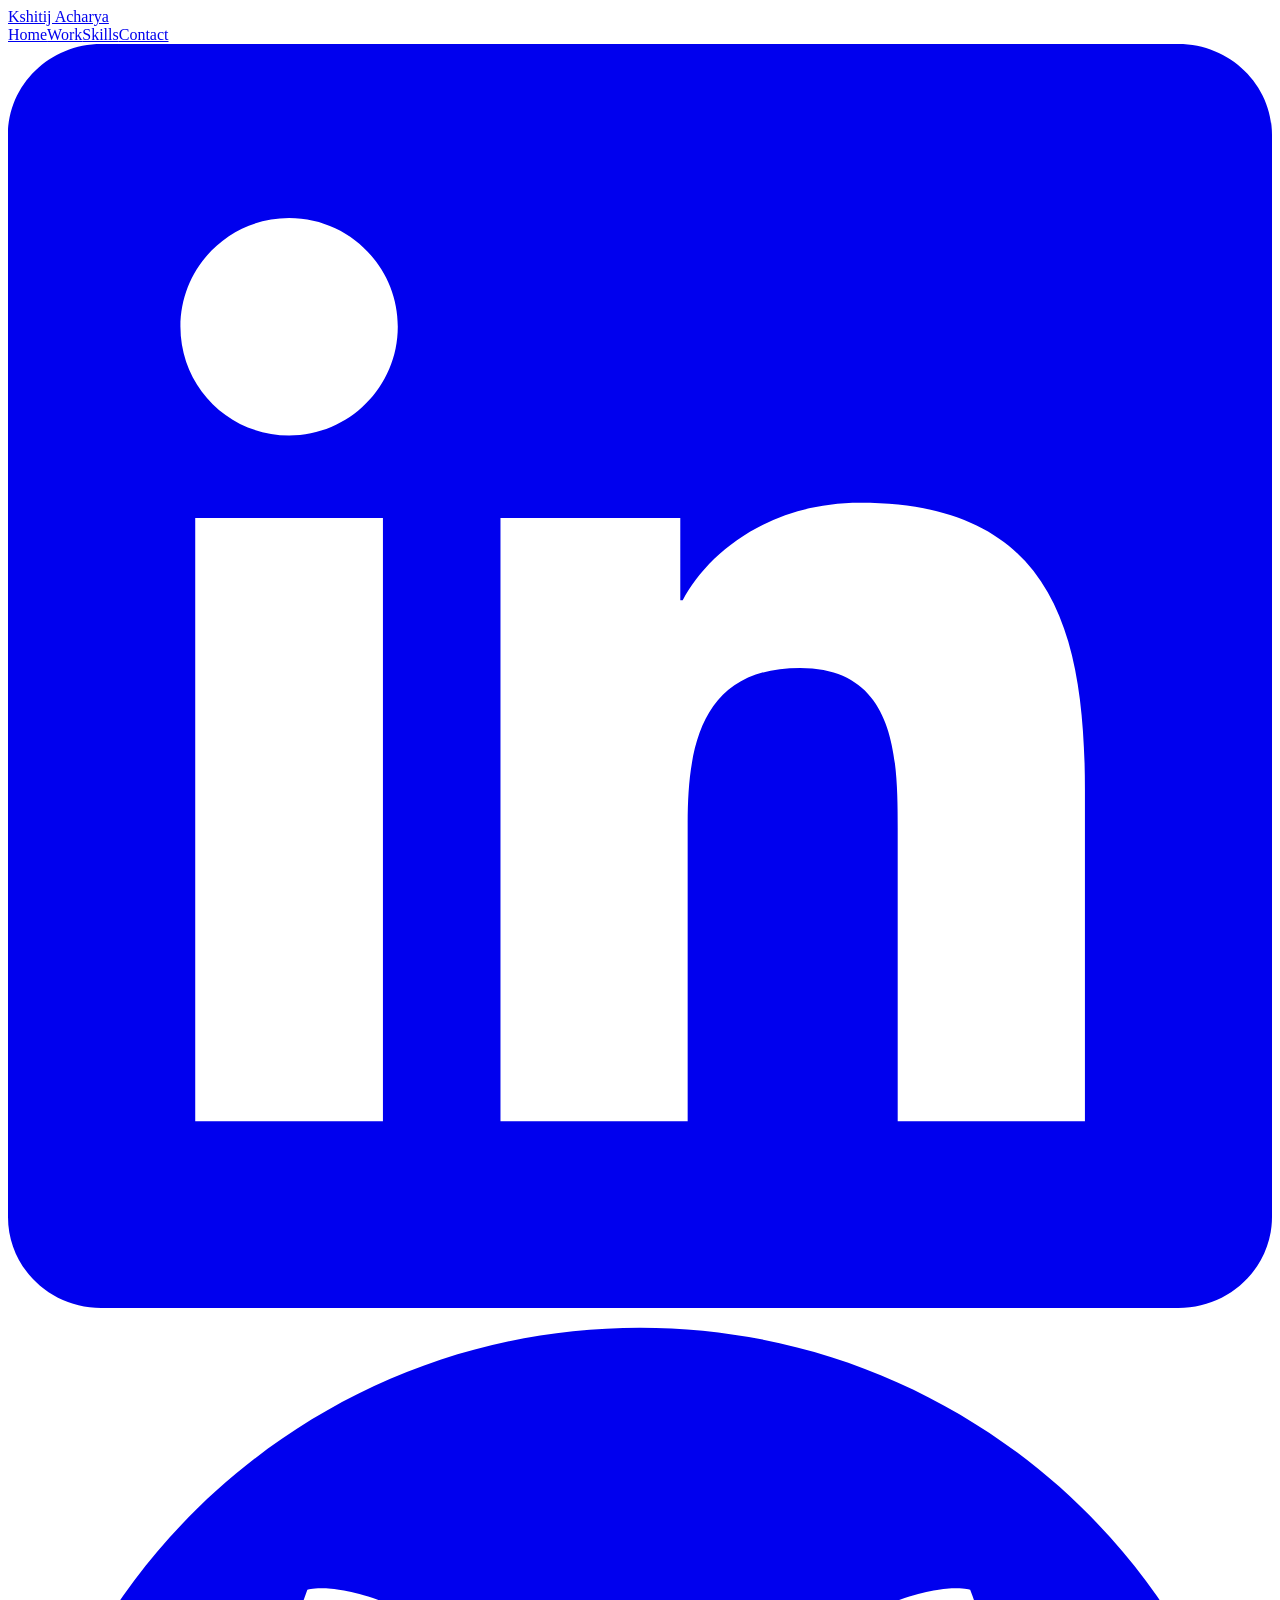
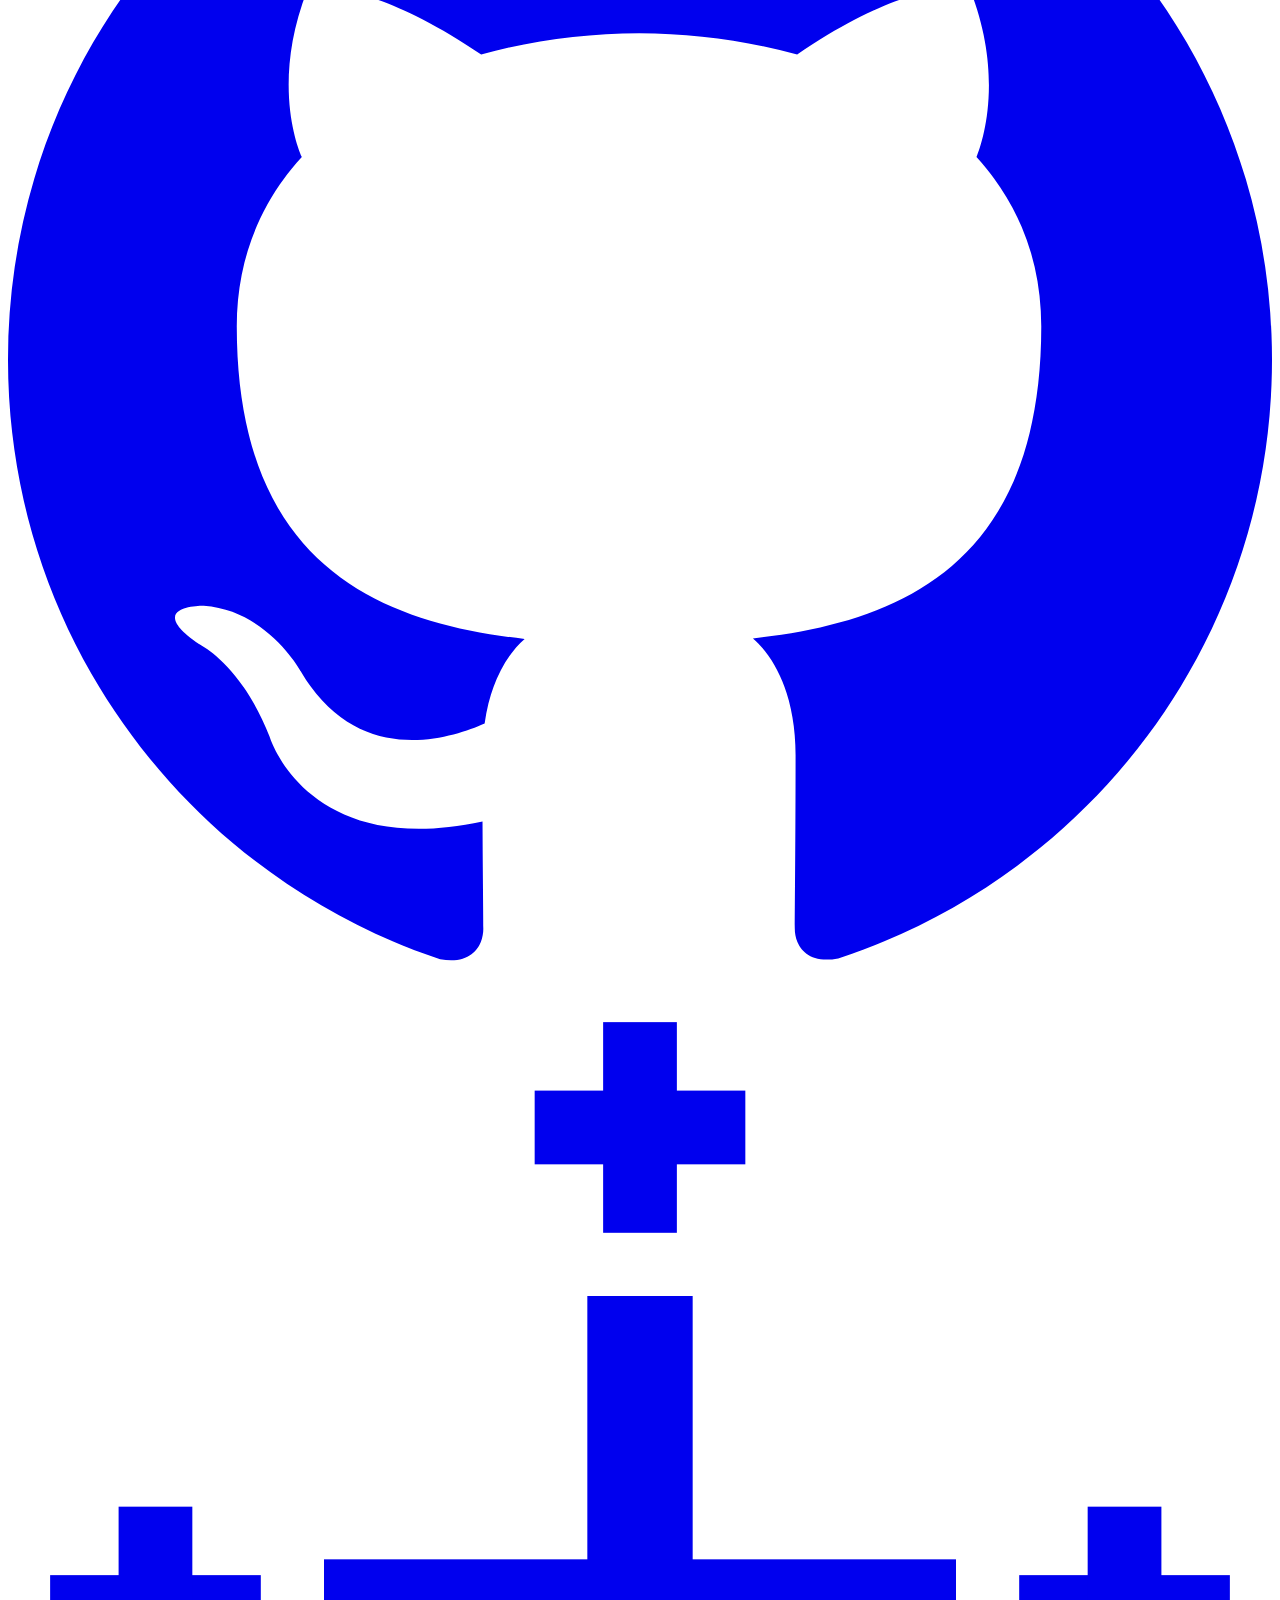
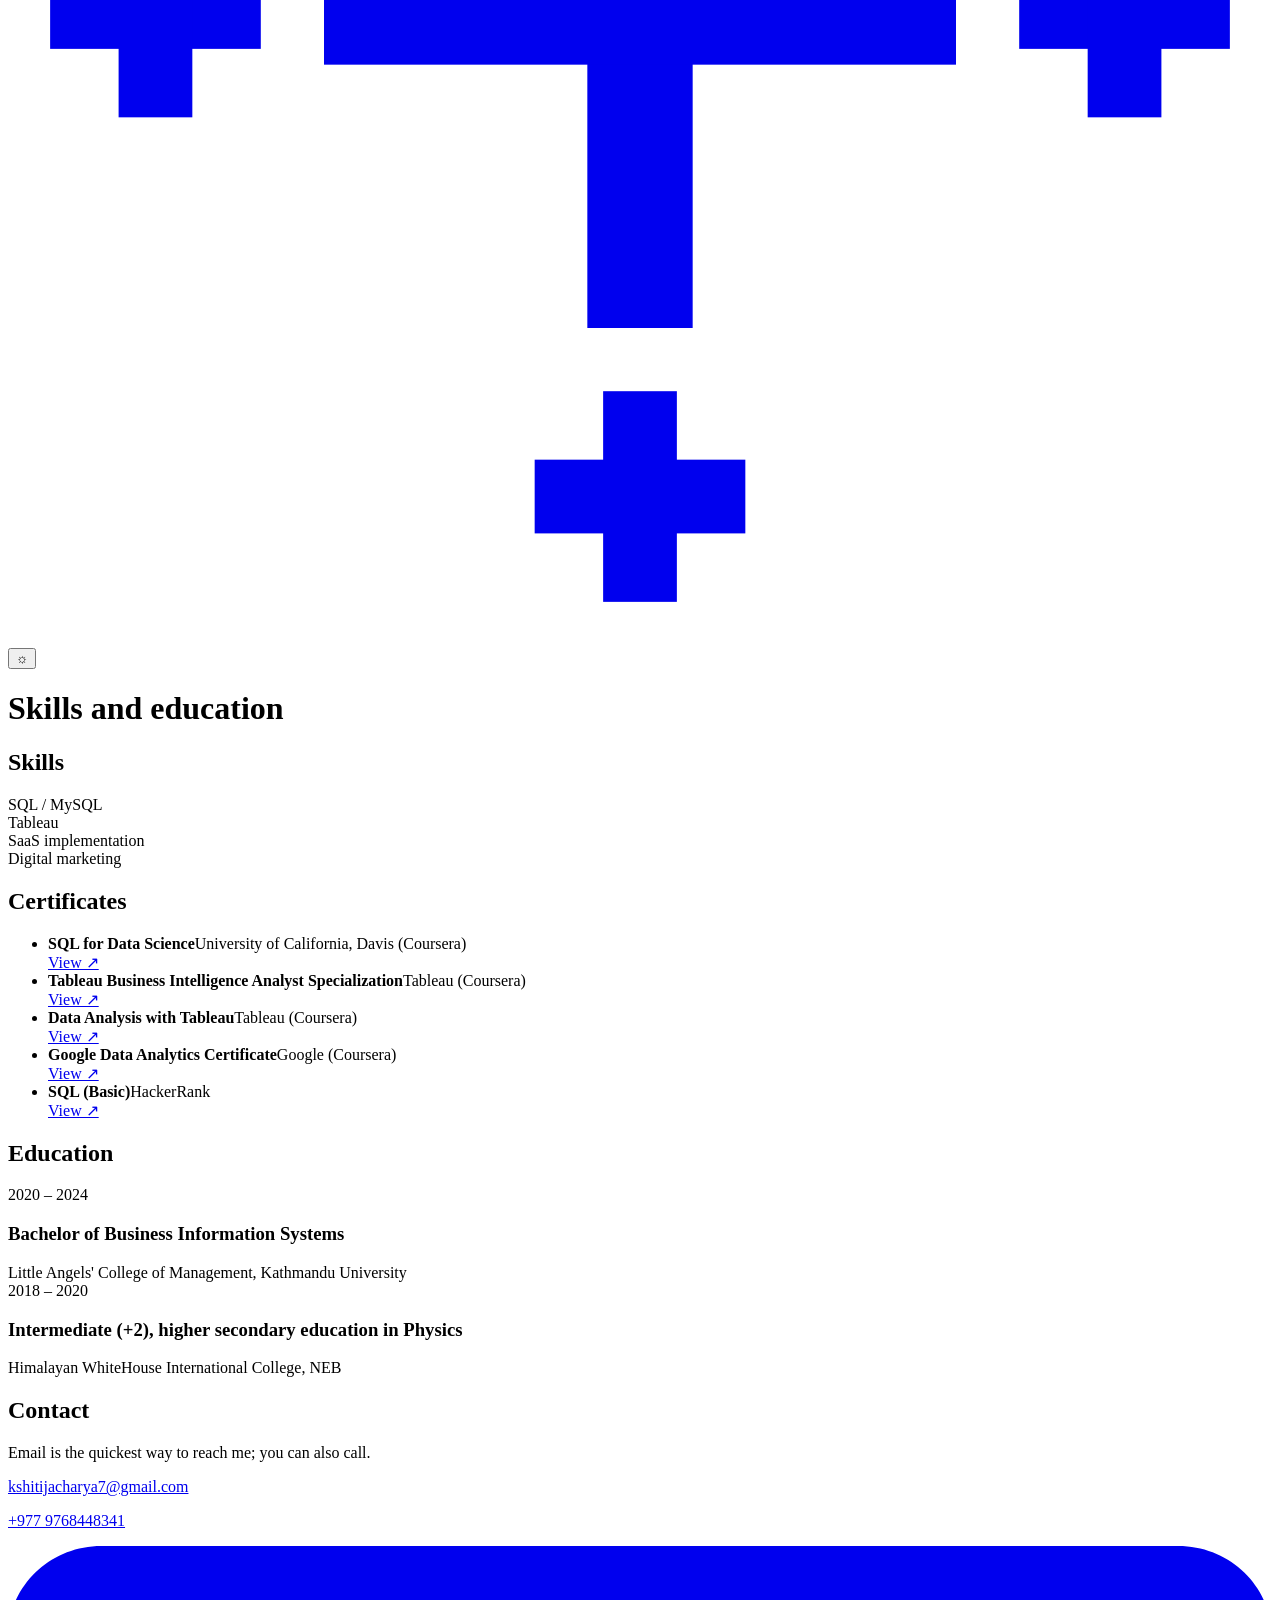
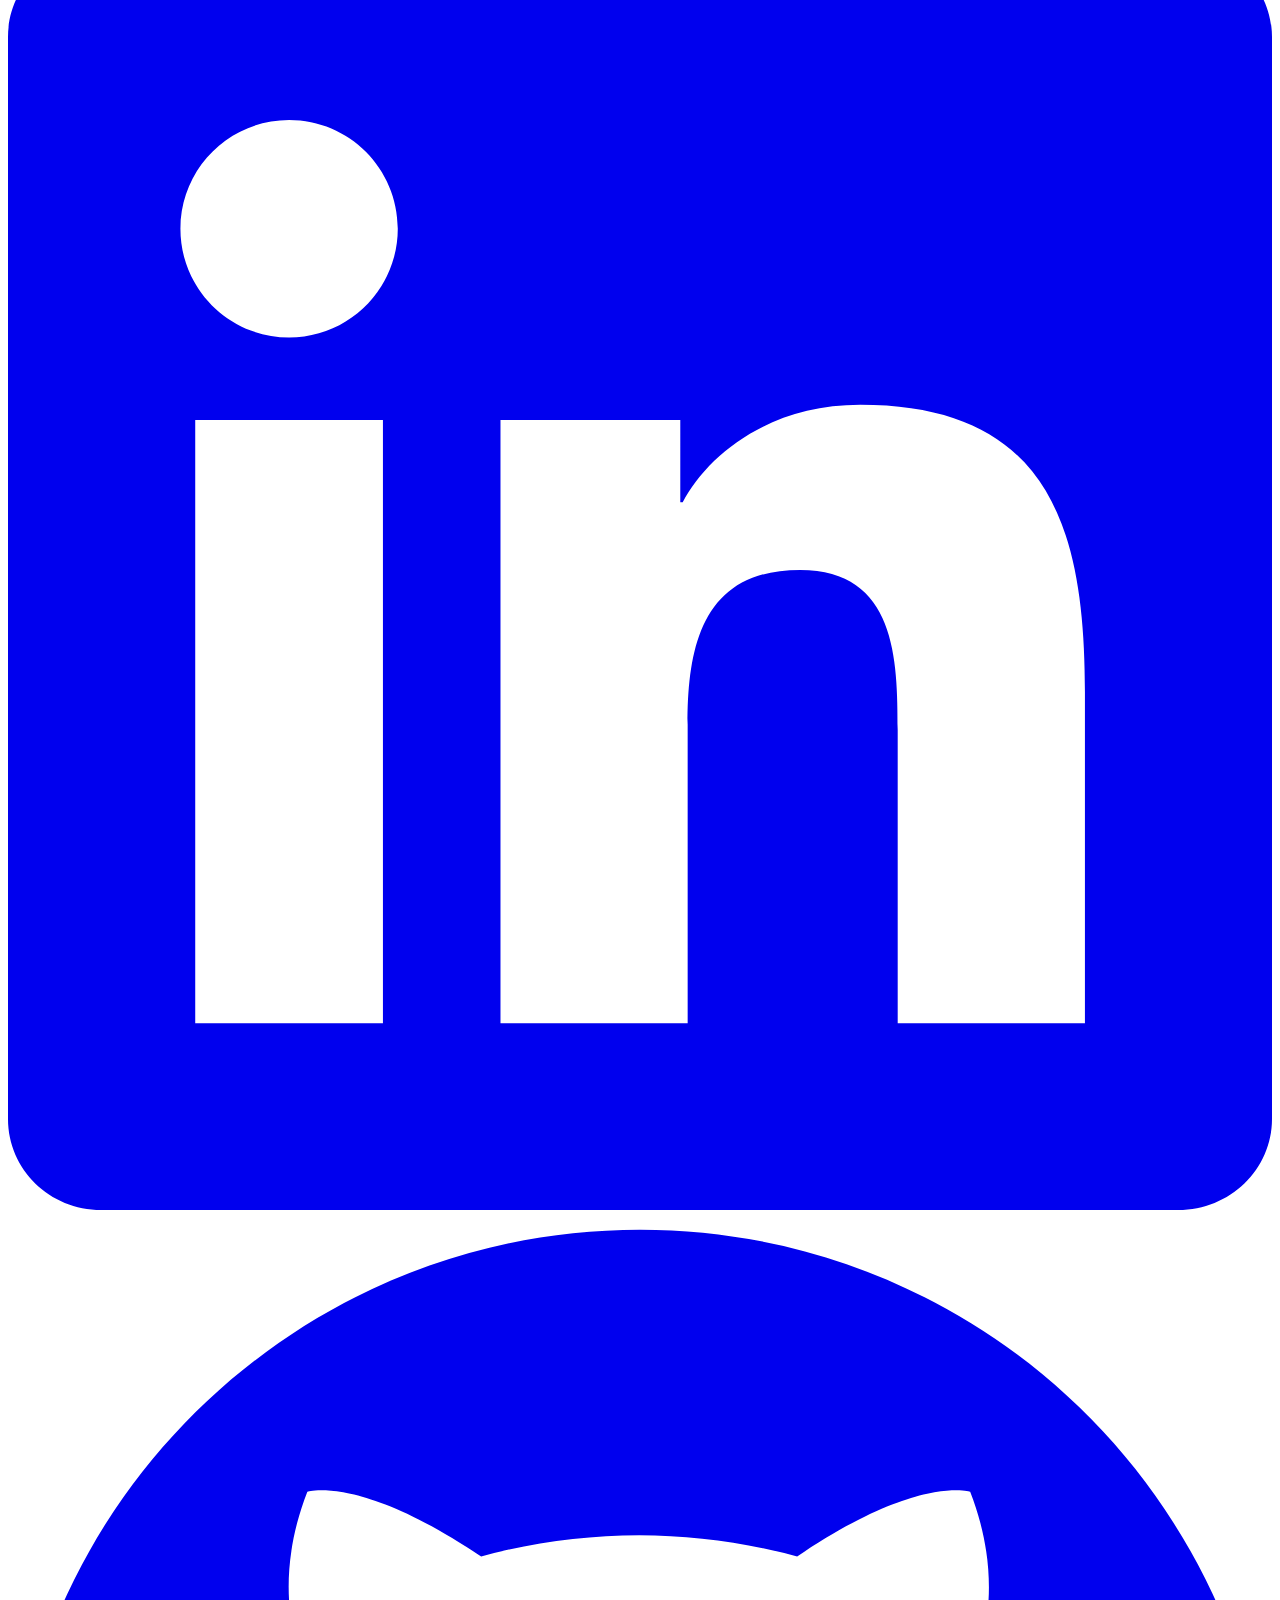
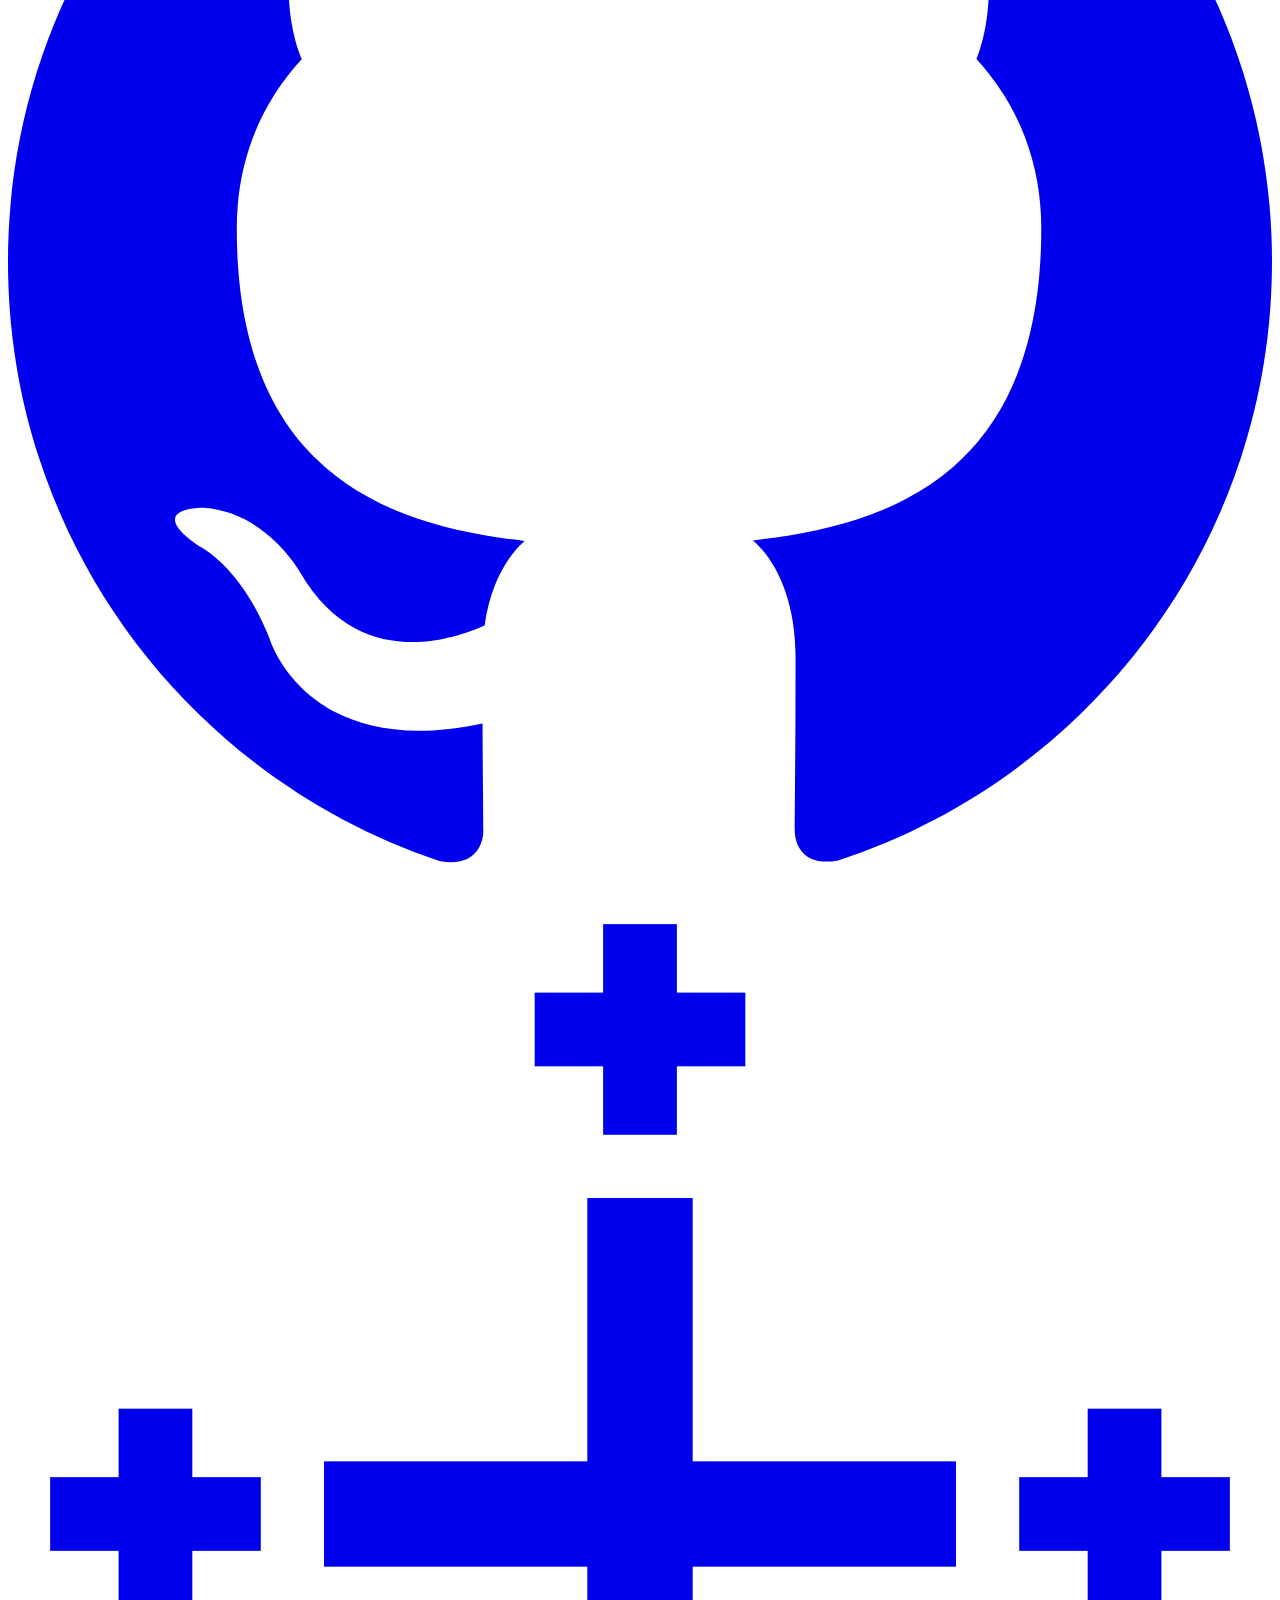
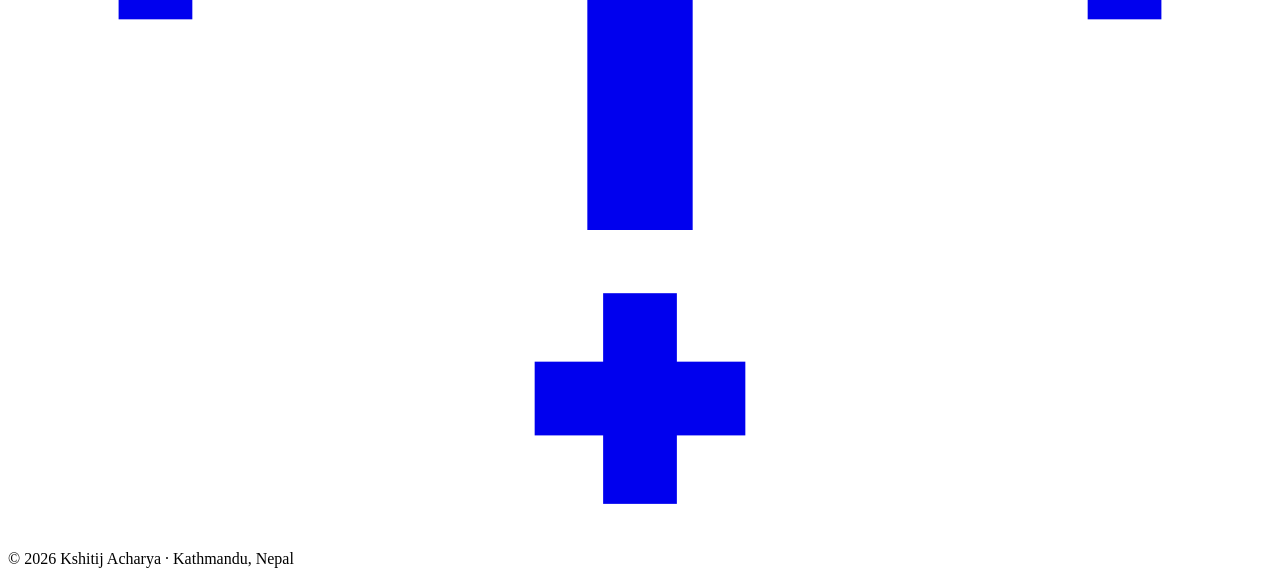
==== skills.html @ 0fb31459 "Add files via upload" ====
<!DOCTYPE html>
<html lang="en">
<head>
<meta charset="UTF-8">
<meta name="viewport" content="width=device-width, initial-scale=1.0">
<title>Skills and education – Kshitij Acharya</title>
<meta name="description" content="Skills, certificates and education of Kshitij Acharya.">
<link rel="preconnect" href="https://fonts.googleapis.com"><link rel="preconnect" href="https://fonts.gstatic.com" crossorigin>
<link href="https://fonts.googleapis.com/css2?family=Instrument+Sans:wght@400;500;600&family=Newsreader:opsz,wght@6..72,400..600&display=swap" rel="stylesheet">
<link rel="stylesheet" href="css/style.css">
<script src="js/main.js"></script>
</head>
<body>
<header class="top"><div class="wrap nav"><a class="logo" href="index.html">Kshitij Acharya</a>
<nav class="links" aria-label="Main"><a href="index.html">Home</a><a href="work.html">Work</a><a href="skills.html" class="active" aria-current="page">Skills</a><a href="index.html#contact">Contact</a></nav>
<div class="nav-right"><a class="ico" href="https://www.linkedin.com/in/kshitij-acharya-22594b213" target="_blank" rel="noopener" aria-label="LinkedIn" title="LinkedIn"><svg viewBox="0 0 24 24" fill="currentColor" aria-hidden="true"><path d="M20.447 20.452h-3.554v-5.569c0-1.328-.027-3.037-1.852-3.037-1.853 0-2.136 1.445-2.136 2.939v5.667H9.351V9h3.414v1.561h.046c.477-.9 1.637-1.85 3.37-1.85 3.601 0 4.267 2.37 4.267 5.455v6.286zM5.337 7.433c-1.144 0-2.063-.926-2.063-2.065 0-1.138.92-2.063 2.063-2.063 1.14 0 2.064.925 2.064 2.063 0 1.139-.925 2.065-2.064 2.065zm1.782 13.019H3.555V9h3.564v11.452zM22.225 0H1.771C.792 0 0 .774 0 1.729v20.542C0 23.227.792 24 1.771 24h20.451C23.2 24 24 23.227 24 22.271V1.729C24 .774 23.2 0 22.222 0h.003z"/></svg></a><a class="ico" href="https://github.com/KshitijAnalyzes" target="_blank" rel="noopener" aria-label="GitHub" title="GitHub"><svg viewBox="0 0 24 24" fill="currentColor" aria-hidden="true"><path d="M12 .297c-6.63 0-12 5.373-12 12 0 5.303 3.438 9.8 8.205 11.385.6.113.82-.258.82-.577 0-.285-.01-1.04-.015-2.04-3.338.724-4.042-1.61-4.042-1.61C4.422 18.07 3.633 17.7 3.633 17.7c-1.087-.744.084-.729.084-.729 1.205.084 1.838 1.236 1.838 1.236 1.07 1.835 2.809 1.305 3.495.998.108-.776.417-1.305.76-1.605-2.665-.3-5.466-1.332-5.466-5.93 0-1.31.465-2.38 1.235-3.22-.135-.303-.54-1.523.105-3.176 0 0 1.005-.322 3.3 1.23.96-.267 1.98-.399 3-.405 1.02.006 2.04.138 3 .405 2.28-1.552 3.285-1.23 3.285-1.23.645 1.653.24 2.873.12 3.176.765.84 1.23 1.91 1.23 3.22 0 4.61-2.805 5.625-5.475 5.92.42.36.81 1.096.81 2.22 0 1.606-.015 2.896-.015 3.286 0 .315.21.69.825.57C20.565 22.092 24 17.592 24 12.297c0-6.627-5.373-12-12-12"/></svg></a><a class="ico" href="https://prod-in-a.online.tableau.com/#/site/xetizback19-fc1deaee5d/projects/1202654?:origin=card_share_link" target="_blank" rel="noopener" aria-label="Tableau" title="Tableau"><svg viewBox="0 0 24 24" fill="currentColor" aria-hidden="true"><rect x="11" y="6" width="2" height="12"/><rect x="6" y="11" width="12" height="2"/><rect x="11.3" y="0.8" width="1.4" height="4"/><rect x="10" y="2.1" width="4" height="1.4"/><rect x="11.3" y="19.2" width="1.4" height="4"/><rect x="10" y="20.5" width="4" height="1.4"/><rect x="0.8" y="11.3" width="4" height="1.4"/><rect x="2.1" y="10" width="1.4" height="4"/><rect x="19.2" y="11.3" width="4" height="1.4"/><rect x="20.5" y="10" width="1.4" height="4"/></svg></a><button class="toggle" id="theme" aria-label="Switch light or dark theme">☼</button></div></div></header>
<main class="wrap">
<div class="pagehead"><h1>Skills and education</h1></div>
<section class="block"><h2>Skills</h2>
<div class="bars"><div><label>SQL / MySQL</label><div class="track" role="img" aria-label="SQL / MySQL"><i style="--w:75%"></i></div></div><div><label>Tableau</label><div class="track" role="img" aria-label="Tableau"><i style="--w:55%"></i></div></div><div><label>SaaS implementation</label><div class="track" role="img" aria-label="SaaS implementation"><i style="--w:55%"></i></div></div><div><label>Digital marketing</label><div class="track" role="img" aria-label="Digital marketing"><i style="--w:25%"></i></div></div></div></section>
<section class="block"><h2>Certificates</h2>
<ul class="certs"><li><div><strong>SQL for Data Science</strong><span class="by">University of California, Davis (Coursera)</span></div><a class="arrow" href="https://www.coursera.org/account/accomplishments/verify/Y52D6JV6VSNW" target="_blank" rel="noopener">View ↗</a></li><li><div><strong>Tableau Business Intelligence Analyst Specialization</strong><span class="by">Tableau (Coursera)</span></div><a class="arrow" href="https://www.coursera.org/account/accomplishments/specialization/QRMCPRL7B0D0" target="_blank" rel="noopener">View ↗</a></li><li><div><strong>Data Analysis with Tableau</strong><span class="by">Tableau (Coursera)</span></div><a class="arrow" href="https://www.coursera.org/account/accomplishments/verify/0QIUK9N5QV17" target="_blank" rel="noopener">View ↗</a></li><li><div><strong>Google Data Analytics Certificate</strong><span class="by">Google (Coursera)</span></div><a class="arrow" href="https://www.coursera.org/account/accomplishments/verify/0QRGP5L8FENV" target="_blank" rel="noopener">View ↗</a></li><li><div><strong>SQL (Basic)</strong><span class="by">HackerRank</span></div><a class="arrow" href="https://www.hackerrank.com/certificates/7b1a23ec1339" target="_blank" rel="noopener">View ↗</a></li></ul></section>
<section class="block"><h2>Education</h2>
<div class="row"><div class="when">2020 – 2024</div><div><h3>Bachelor of Business Information Systems</h3><div class="org">Little Angels' College of Management, Kathmandu University</div></div></div>
<div class="row"><div class="when">2018 – 2020</div><div><h3>Intermediate (+2), higher secondary education in Physics</h3><div class="org">Himalayan WhiteHouse International College, NEB</div></div></div>
</section>
</main>
<footer id="contact"><div class="wrap"><h2>Contact</h2><p class="muted">Email is the quickest way to reach me; you can also call.</p>
<a class="mail" href="mailto:kshitijacharya7@gmail.com">kshitijacharya7@gmail.com</a>
<p class="phone"><a href="tel:+9779768448341">+977 9768448341</a></p>
<div class="foot-icons"><a class="ico" href="https://www.linkedin.com/in/kshitij-acharya-22594b213" target="_blank" rel="noopener" aria-label="LinkedIn" title="LinkedIn"><svg viewBox="0 0 24 24" fill="currentColor" aria-hidden="true"><path d="M20.447 20.452h-3.554v-5.569c0-1.328-.027-3.037-1.852-3.037-1.853 0-2.136 1.445-2.136 2.939v5.667H9.351V9h3.414v1.561h.046c.477-.9 1.637-1.85 3.37-1.85 3.601 0 4.267 2.37 4.267 5.455v6.286zM5.337 7.433c-1.144 0-2.063-.926-2.063-2.065 0-1.138.92-2.063 2.063-2.063 1.14 0 2.064.925 2.064 2.063 0 1.139-.925 2.065-2.064 2.065zm1.782 13.019H3.555V9h3.564v11.452zM22.225 0H1.771C.792 0 0 .774 0 1.729v20.542C0 23.227.792 24 1.771 24h20.451C23.2 24 24 23.227 24 22.271V1.729C24 .774 23.2 0 22.222 0h.003z"/></svg></a><a class="ico" href="https://github.com/KshitijAnalyzes" target="_blank" rel="noopener" aria-label="GitHub" title="GitHub"><svg viewBox="0 0 24 24" fill="currentColor" aria-hidden="true"><path d="M12 .297c-6.63 0-12 5.373-12 12 0 5.303 3.438 9.8 8.205 11.385.6.113.82-.258.82-.577 0-.285-.01-1.04-.015-2.04-3.338.724-4.042-1.61-4.042-1.61C4.422 18.07 3.633 17.7 3.633 17.7c-1.087-.744.084-.729.084-.729 1.205.084 1.838 1.236 1.838 1.236 1.07 1.835 2.809 1.305 3.495.998.108-.776.417-1.305.76-1.605-2.665-.3-5.466-1.332-5.466-5.93 0-1.31.465-2.38 1.235-3.22-.135-.303-.54-1.523.105-3.176 0 0 1.005-.322 3.3 1.23.96-.267 1.98-.399 3-.405 1.02.006 2.04.138 3 .405 2.28-1.552 3.285-1.23 3.285-1.23.645 1.653.24 2.873.12 3.176.765.84 1.23 1.91 1.23 3.22 0 4.61-2.805 5.625-5.475 5.92.42.36.81 1.096.81 2.22 0 1.606-.015 2.896-.015 3.286 0 .315.21.69.825.57C20.565 22.092 24 17.592 24 12.297c0-6.627-5.373-12-12-12"/></svg></a><a class="ico" href="https://prod-in-a.online.tableau.com/#/site/xetizback19-fc1deaee5d/projects/1202654?:origin=card_share_link" target="_blank" rel="noopener" aria-label="Tableau" title="Tableau"><svg viewBox="0 0 24 24" fill="currentColor" aria-hidden="true"><rect x="11" y="6" width="2" height="12"/><rect x="6" y="11" width="12" height="2"/><rect x="11.3" y="0.8" width="1.4" height="4"/><rect x="10" y="2.1" width="4" height="1.4"/><rect x="11.3" y="19.2" width="1.4" height="4"/><rect x="10" y="20.5" width="4" height="1.4"/><rect x="0.8" y="11.3" width="4" height="1.4"/><rect x="2.1" y="10" width="1.4" height="4"/><rect x="19.2" y="11.3" width="4" height="1.4"/><rect x="20.5" y="10" width="1.4" height="4"/></svg></a></div>
<div class="copy">© 2026 Kshitij Acharya · Kathmandu, Nepal</div></div></footer>
</body></html>
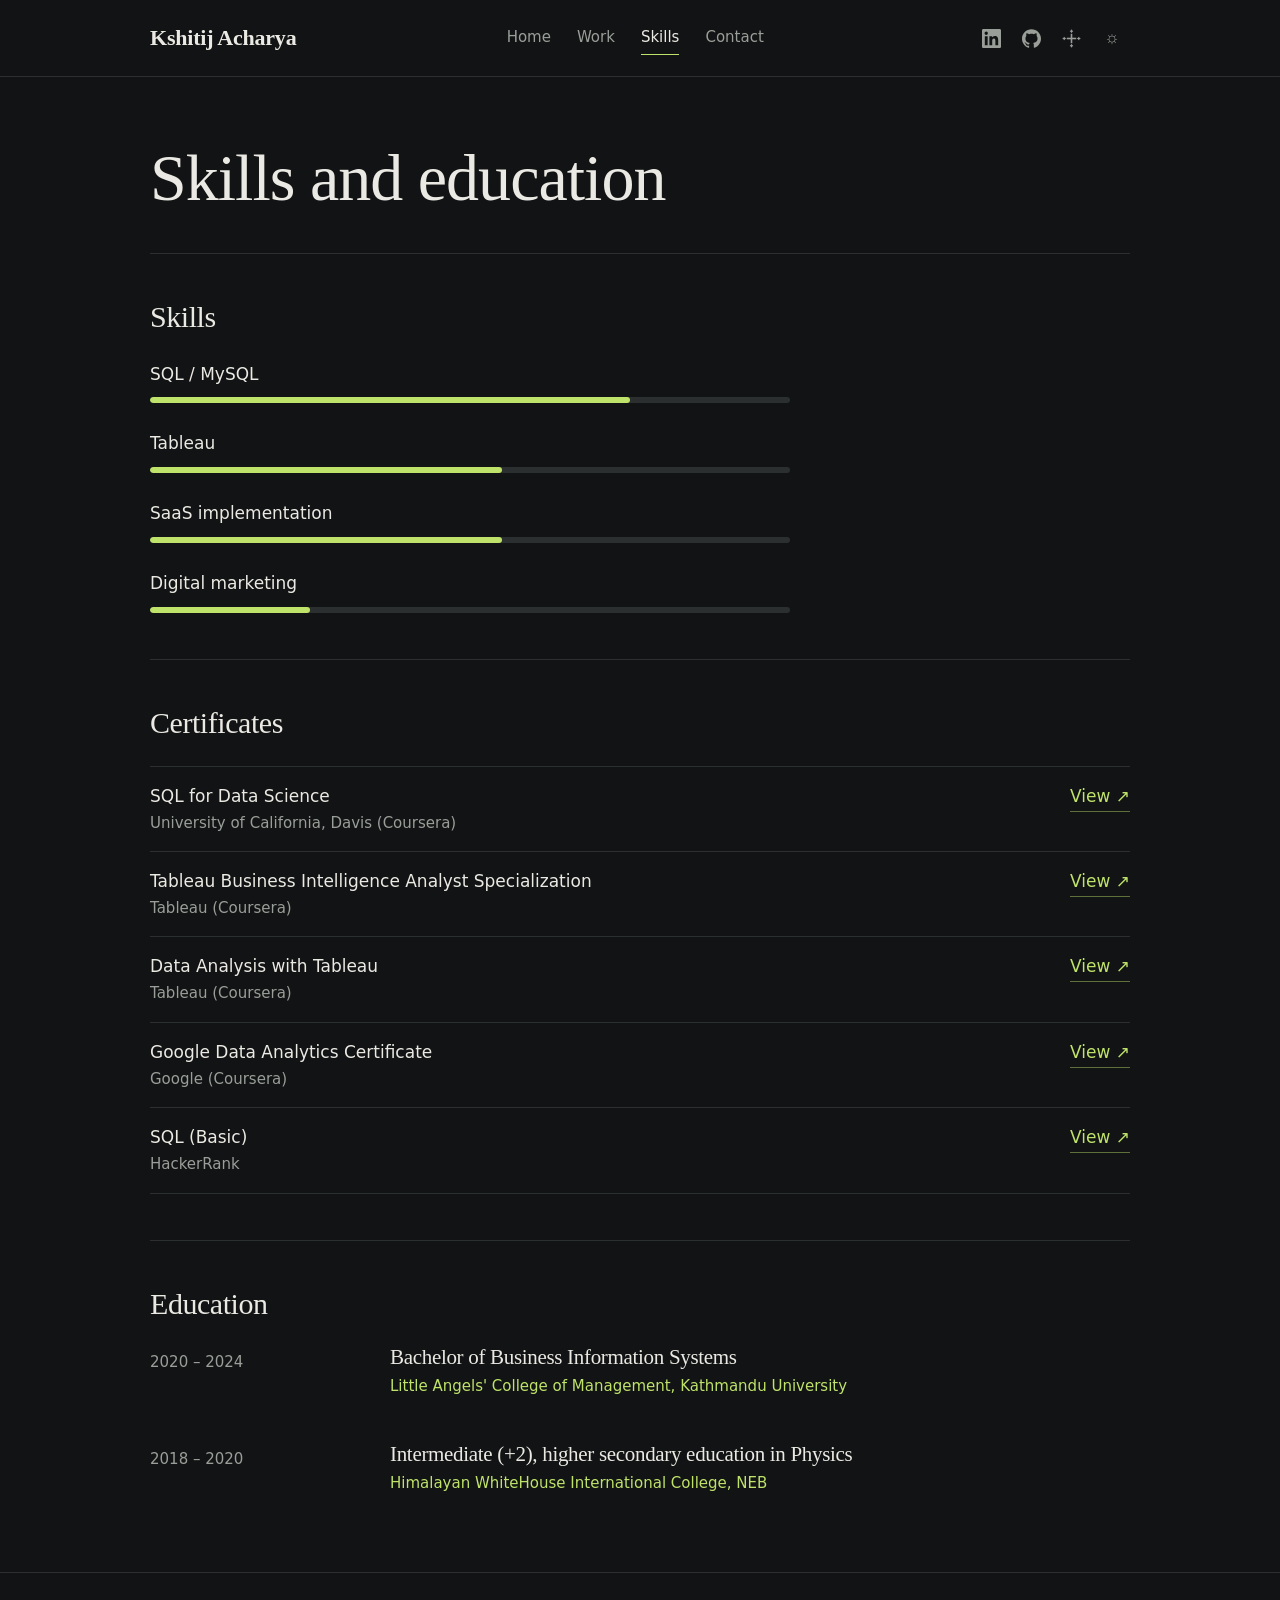
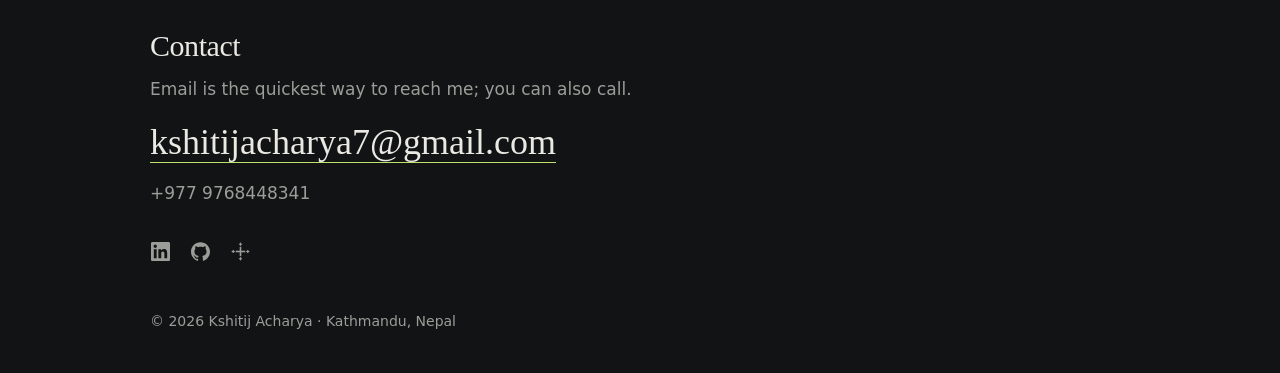
==== commit 68e1f386: "Update skills.html" ====
--- a/skills.html
+++ b/skills.html
@@ -7,8 +7,8 @@
 <meta name="description" content="Skills, certificates and education of Kshitij Acharya.">
 <link rel="preconnect" href="https://fonts.googleapis.com"><link rel="preconnect" href="https://fonts.gstatic.com" crossorigin>
 <link href="https://fonts.googleapis.com/css2?family=Instrument+Sans:wght@400;500;600&family=Newsreader:opsz,wght@6..72,400..600&display=swap" rel="stylesheet">
-<link rel="stylesheet" href="css/style.css">
-<script src="js/main.js"></script>
+<link rel="stylesheet" href="style.css">
+<script src="main.js"></script>
 </head>
 <body>
 <header class="top"><div class="wrap nav"><a class="logo" href="index.html">Kshitij Acharya</a>
@@ -30,4 +30,4 @@
 <p class="phone"><a href="tel:+9779768448341">+977 9768448341</a></p>
 <div class="foot-icons"><a class="ico" href="https://www.linkedin.com/in/kshitij-acharya-22594b213" target="_blank" rel="noopener" aria-label="LinkedIn" title="LinkedIn"><svg viewBox="0 0 24 24" fill="currentColor" aria-hidden="true"><path d="M20.447 20.452h-3.554v-5.569c0-1.328-.027-3.037-1.852-3.037-1.853 0-2.136 1.445-2.136 2.939v5.667H9.351V9h3.414v1.561h.046c.477-.9 1.637-1.85 3.37-1.85 3.601 0 4.267 2.37 4.267 5.455v6.286zM5.337 7.433c-1.144 0-2.063-.926-2.063-2.065 0-1.138.92-2.063 2.063-2.063 1.14 0 2.064.925 2.064 2.063 0 1.139-.925 2.065-2.064 2.065zm1.782 13.019H3.555V9h3.564v11.452zM22.225 0H1.771C.792 0 0 .774 0 1.729v20.542C0 23.227.792 24 1.771 24h20.451C23.2 24 24 23.227 24 22.271V1.729C24 .774 23.2 0 22.222 0h.003z"/></svg></a><a class="ico" href="https://github.com/KshitijAnalyzes" target="_blank" rel="noopener" aria-label="GitHub" title="GitHub"><svg viewBox="0 0 24 24" fill="currentColor" aria-hidden="true"><path d="M12 .297c-6.63 0-12 5.373-12 12 0 5.303 3.438 9.8 8.205 11.385.6.113.82-.258.82-.577 0-.285-.01-1.04-.015-2.04-3.338.724-4.042-1.61-4.042-1.61C4.422 18.07 3.633 17.7 3.633 17.7c-1.087-.744.084-.729.084-.729 1.205.084 1.838 1.236 1.838 1.236 1.07 1.835 2.809 1.305 3.495.998.108-.776.417-1.305.76-1.605-2.665-.3-5.466-1.332-5.466-5.93 0-1.31.465-2.38 1.235-3.22-.135-.303-.54-1.523.105-3.176 0 0 1.005-.322 3.3 1.23.96-.267 1.98-.399 3-.405 1.02.006 2.04.138 3 .405 2.28-1.552 3.285-1.23 3.285-1.23.645 1.653.24 2.873.12 3.176.765.84 1.23 1.91 1.23 3.22 0 4.61-2.805 5.625-5.475 5.92.42.36.81 1.096.81 2.22 0 1.606-.015 2.896-.015 3.286 0 .315.21.69.825.57C20.565 22.092 24 17.592 24 12.297c0-6.627-5.373-12-12-12"/></svg></a><a class="ico" href="https://prod-in-a.online.tableau.com/#/site/xetizback19-fc1deaee5d/projects/1202654?:origin=card_share_link" target="_blank" rel="noopener" aria-label="Tableau" title="Tableau"><svg viewBox="0 0 24 24" fill="currentColor" aria-hidden="true"><rect x="11" y="6" width="2" height="12"/><rect x="6" y="11" width="12" height="2"/><rect x="11.3" y="0.8" width="1.4" height="4"/><rect x="10" y="2.1" width="4" height="1.4"/><rect x="11.3" y="19.2" width="1.4" height="4"/><rect x="10" y="20.5" width="4" height="1.4"/><rect x="0.8" y="11.3" width="4" height="1.4"/><rect x="2.1" y="10" width="1.4" height="4"/><rect x="19.2" y="11.3" width="4" height="1.4"/><rect x="20.5" y="10" width="1.4" height="4"/></svg></a></div>
 <div class="copy">© 2026 Kshitij Acharya · Kathmandu, Nepal</div></div></footer>
-</body></html>+</body></html>
--- a/style.css
+++ b/style.css
@@ -0,0 +1,100 @@
+:root{--bg:#111314;--text:#ebe9e3;--muted:#9a9e98;--line:#2b2f30;--accent:#bfe36a;--max:980px;
+ --serif:"Newsreader",Georgia,"Times New Roman",serif;--sans:"Instrument Sans",system-ui,-apple-system,"Segoe UI",Arial,sans-serif}
+[data-theme="light"]{--bg:#f6f4ef;--text:#1a1b1a;--muted:#5f625d;--line:#dcd9d0;--accent:#4a6a14}
+*{box-sizing:border-box}
+html{scroll-behavior:smooth}
+body{margin:0;background:var(--bg);color:var(--text);font:17px/1.7 var(--sans);-webkit-font-smoothing:antialiased}
+a{color:inherit}
+a:focus-visible,button:focus-visible{outline:2px solid var(--accent);outline-offset:3px}
+.wrap{width:min(var(--max),90%);margin:0 auto}
+
+/* header */
+header.top{border-bottom:1px solid var(--line)}
+.nav{display:flex;align-items:center;justify-content:space-between;gap:20px;flex-wrap:wrap;padding:20px 0}
+.logo{font:600 22px var(--serif);text-decoration:none;letter-spacing:-.01em}
+.links{display:flex;gap:26px;font-size:15px}
+.links a{text-decoration:none;color:var(--muted);padding:4px 0;border-bottom:1px solid transparent}
+.links a:hover{color:var(--text)}
+.links a.active{color:var(--text);border-color:var(--accent)}
+.nav-right{display:flex;align-items:center;gap:4px}
+.ico{display:inline-grid;place-items:center;width:36px;height:36px;color:var(--muted);border-radius:6px}
+.ico:hover{color:var(--accent)}
+.ico svg{width:19px;height:19px;display:block}
+.toggle{border:0;background:none;color:var(--muted);width:36px;height:36px;font-size:17px;cursor:pointer;border-radius:6px}
+.toggle:hover{color:var(--text)}
+
+/* type */
+h1,h2,h3{font-family:var(--serif);font-weight:500;letter-spacing:-.015em;line-height:1.12;margin:0}
+h1{font-size:clamp(40px,6vw,66px)}
+h2{font-size:30px;margin-bottom:26px}
+h3{font-size:21px}
+p{margin:0 0 1em}
+.muted{color:var(--muted)}
+.arrow{color:var(--accent);text-decoration:none;border-bottom:1px solid color-mix(in srgb,var(--accent) 45%,transparent);white-space:nowrap}
+.arrow:hover{border-color:var(--accent)}
+
+/* buttons */
+.buttons{display:flex;gap:12px;flex-wrap:wrap;margin-top:30px}
+.btn{display:inline-block;text-decoration:none;font-weight:600;font-size:15px;padding:11px 20px;border-radius:6px;border:1px solid var(--line)}
+.btn:hover{border-color:var(--muted)}
+.btn.primary{background:var(--accent);border-color:var(--accent);color:#111}
+[data-theme="light"] .btn.primary{color:#fff}
+
+/* home */
+.hero{display:grid;grid-template-columns:1fr 330px;gap:64px;align-items:center;padding:76px 0 64px}
+.hero .role{font:500 22px/1.35 var(--serif);color:var(--muted);margin:14px 0 24px}
+.hero p.intro{max-width:560px;color:var(--text)}
+.photo img{display:block;width:100%;height:auto;aspect-ratio:1/1;object-fit:cover;border-radius:10px}
+.glance{border-top:1px solid var(--line);padding:44px 0}
+.glance dl{display:grid;grid-template-columns:170px 1fr;gap:14px 24px;margin:0}
+.glance dt{color:var(--muted);font-size:15px}
+.glance dd{margin:0}
+.teaser{border-top:1px solid var(--line);padding:44px 0 56px}
+.teaser ul{list-style:none;margin:0;padding:0}
+.teaser li{padding:13px 0;border-bottom:1px solid var(--line);display:flex;justify-content:space-between;gap:16px;flex-wrap:wrap}
+
+/* inner pages */
+.pagehead{padding:64px 0 38px}
+.pagehead p{color:var(--muted);max-width:560px;margin:14px 0 0}
+section.block{border-top:1px solid var(--line);padding:46px 0}
+.row{display:grid;grid-template-columns:200px 1fr;gap:10px 40px;padding:0 0 34px}
+.row:last-child{padding-bottom:0}
+.row .when{color:var(--muted);font-size:15px;padding-top:4px}
+.row .org{color:var(--accent);font-size:15px;margin:4px 0 10px}
+.row ul{margin:0;padding-left:18px;color:var(--muted)}
+.row li{margin-bottom:5px}
+.row p{color:var(--muted);margin:8px 0 12px}
+.row .links2{display:flex;align-items:center;gap:14px;flex-wrap:wrap}
+.row .links2 .ico{width:30px;height:30px;margin:-4px 0}
+
+.row .used{font-size:14px;color:var(--muted);margin-top:12px}
+.phone{margin:16px 0 0}.phone a{text-decoration:none;color:var(--muted);font-size:17px}.phone a:hover{color:var(--accent)}
+/* skills */
+.bars{display:grid;gap:26px;max-width:640px}
+.bars label{display:block;font-weight:500;margin-bottom:9px}
+.track{height:6px;background:var(--line);border-radius:6px;overflow:hidden}
+.track i{display:block;height:100%;width:0;background:var(--accent);border-radius:6px;transition:width 1s ease .15s}
+.loaded .track i{width:var(--w)}
+.certs{list-style:none;margin:0;padding:0}
+.certs li{display:flex;justify-content:space-between;align-items:baseline;gap:20px;padding:15px 0;border-bottom:1px solid var(--line);flex-wrap:wrap}
+.certs li:first-child{border-top:1px solid var(--line)}
+.certs strong{font-weight:500}
+.certs span.by{color:var(--muted);font-size:15px;display:block}
+
+/* footer / contact */
+footer{border-top:1px solid var(--line);padding:56px 0 40px;margin-top:20px}
+footer h2{margin-bottom:12px}
+footer .mail{font:500 clamp(24px,4vw,36px) var(--serif);text-decoration:none;border-bottom:1px solid var(--accent)}
+footer .mail:hover{color:var(--accent)}
+.foot-icons{display:flex;gap:4px;margin:26px 0 0 -8px}
+.copy{margin-top:40px;color:var(--muted);font-size:14px}
+
+@media(max-width:820px){
+ .hero{grid-template-columns:1fr;gap:34px;padding-top:44px}
+ .photo{order:-1;width:min(260px,70%)}
+ .row{grid-template-columns:1fr}
+ .glance dl{grid-template-columns:1fr;gap:2px}
+ .glance dd{margin-bottom:14px}
+ .links{order:3;width:100%;gap:22px}
+}
+@media(prefers-reduced-motion:reduce){*{transition:none!important;scroll-behavior:auto!important}}
